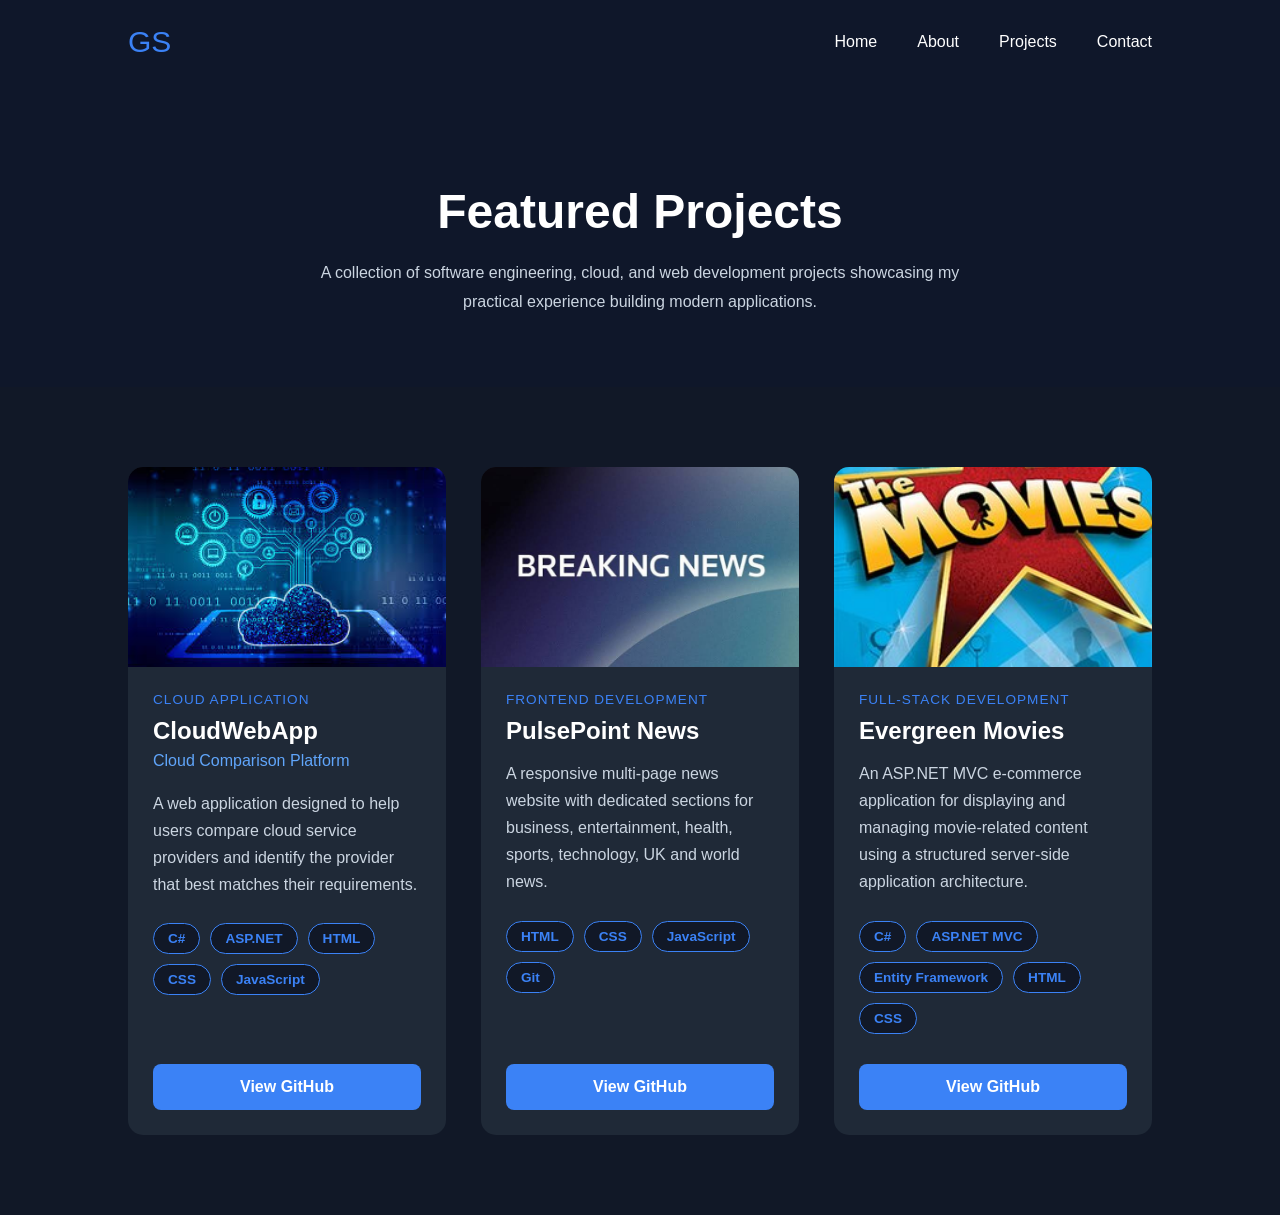
==== projects.html @ a2b9da47 "project page committed to the feature/project-page" ====
<!DOCTYPE html>
<html lang="en">
<head>
    <meta charset="UTF-8">
    <meta name="viewport" content="width=device-width, initial-scale=1.0">
    <title>Projects | Ngoubi Maximillian</title>

    <link rel="stylesheet" href="css/style.css">
</head>

<body>

    <!-- Navigation -->

    <header class="navbar">

        <div class="logo">
            GS
        </div>

        <nav>

            <ul class="nav-links">
                <li><a href="index.html">Home</a></li>
                <li><a href="index.html#about">About</a></li>
                <li><a href="projects.html" class="active">Projects</a></li>
                <li><a href="index.html#contact">Contact</a></li>
            </ul>

        </nav>

    </header>


    <!-- Page Hero -->

    <section class="page-hero">

        <div class="container">

            <h1>Featured Projects</h1>

            <p>
                A collection of software engineering, cloud, and web development
                projects showcasing my practical experience building modern
                applications.
            </p>

        </div>

    </section>


    <!-- Projects will go here -->

    <!-- Featured Projects -->

<section class="projects-section">
    <div class="container">

        <div class="projects-grid">

            <!-- CloudWebApp -->

            <article class="project-card">

                <div class="project-image">
                    <img
                        src="images/cloud.jpg"
                        alt="CloudWebApp project screenshot">
                </div>

                <div class="project-content">

                    <p class="project-category">Cloud Application</p>

                    <h2>CloudWebApp</h2>

                    <h4>
                        Cloud Comparison Platform
                    </h4>
                    
                    <p class="project-description">
                        A web application designed to help users compare cloud
                        service providers and identify the provider that best
                        matches their requirements.
                    </p>

                    <div class="project-stack">
                        <span>C#</span>
                        <span>ASP.NET</span>
                        <span>HTML</span>
                        <span>CSS</span>
                        <span>JavaScript</span>
                    </div>

                    <div class="project-links">
                        <a
                            href="https://github.com/Sent-Chizzy/CloudWebApp"
                            target="_blank"
                            rel="noopener noreferrer"
                            class="project-button">
                            View GitHub
                        </a>
                    </div>

                </div>

            </article>


            <!-- PulsePoint News -->

            <article class="project-card">

                <div class="project-image">
                    <img
                        src="images/news.jpg"
                        alt="PulsePoint News project screenshot">
                </div>

                <div class="project-content">

                    <p class="project-category">Frontend Development</p>

                    <h2>PulsePoint News</h2>

                    <p class="project-description">
                        A responsive multi-page news website with dedicated
                        sections for business, entertainment, health, sports,
                        technology, UK and world news.
                    </p>

                    <div class="project-stack">
                        <span>HTML</span>
                        <span>CSS</span>
                        <span>JavaScript</span>
                        <span>Git</span>
                    </div>

                    <div class="project-links">
                        <a
                            href="https://github.com/Sent-Chizzy/PulsePoint-News"
                            target="_blank"
                            rel="noopener noreferrer"
                            class="project-button">
                            View GitHub
                        </a>
                    </div>

                </div>

            </article>


            <!-- Evergreen Movies -->

            <article class="project-card">

                <div class="project-image">
                    <img
                        src="images/movies.jpg"
                        alt="Evergreen Movies application screenshot">
                </div>

                <div class="project-content">

                    <p class="project-category">Full-Stack Development</p>

                    <h2>Evergreen Movies</h2>

                    <p class="project-description">
                        An ASP.NET MVC e-commerce application for displaying
                        and managing movie-related content using a structured
                        server-side application architecture.
                    </p>

                    <div class="project-stack">
                        <span>C#</span>
                        <span>ASP.NET MVC</span>
                        <span>Entity Framework</span>
                        <span>HTML</span>
                        <span>CSS</span>
                    </div>

                    <div class="project-links">
                        <a
                            href="https://github.com/Sent-Chizzy/evergreenmovies-ecommerce-aspnet-mvc-application"
                            target="_blank"
                            rel="noopener noreferrer"
                            class="project-button">
                            View GitHub
                        </a>
                    </div>

                </div>

            </article>

        </div>

    </div>
</section>


</body>
</html>
---- css/style.css ----
/* --------------------
   RESET
--------------------- */

*{
    margin:0;
    padding:0;
    box-sizing:border-box;
}


/* --------------------
   VARIABLES
--------------------- */

:root{

    --background:#0f172a;
    --card:#1e293b;
    --primary:#3b82f6;
    --secondary:#60a5fa;
    --text:#ffffff;
    --paragraph:#cbd5e1;

}


/* --------------------
   BODY
--------------------- */

body{

    background:var(--background);

    color:var(--text);

    font-family:Arial, Helvetica, sans-serif;

}


/* --------------------
   NAVBAR
--------------------- */

.navbar{

    display:flex;

    justify-content:space-between;

    align-items:center;

    padding:25px 10%;

}

.logo{

    color:var(--primary);

    font-size:30px;

}

.nav-links{

    display:flex;

    gap:40px;

    list-style:none;

}

.nav-links a{

    color:white;

    text-decoration:none;

    transition:.3s;

}

.nav-links a:hover{

    color:var(--primary);

}


/* --------------------
   HERO
--------------------- */

.hero{

    display:flex;

    justify-content:space-between;

    align-items:center;

    padding:80px 10%;

}

.hero-text{

    width:55%;

}

.intro{

    color:var(--primary);

    font-size:20px;

    margin-bottom:15px;

}

.hero h1{

    font-size:55px;

    margin-bottom:15px;

}

.hero h3{

    color:var(--secondary);

    margin-bottom:25px;

}

.description{

    color:var(--paragraph);

    line-height:1.8;

    margin-bottom:40px;

}


/* --------------------
   BUTTONS
--------------------- */

.buttons{

    display:flex;

    gap:20px;

}

.btn-primary,
.btn-secondary{

    text-decoration:none;

    padding:14px 30px;

    border-radius:8px;

    transition:.3s;

}

.btn-primary{

    background:var(--primary);

    color:white;

}

.btn-primary:hover{

    background:#2563eb;

}

.btn-secondary{

    border:2px solid var(--primary);

    color:white;

}

.btn-secondary:hover{

    background:var(--primary);

}


/* --------------------
   PROFILE
--------------------- */

.profile-image{

    width:330px;

    height:330px;

    border-radius:40%;

    object-fit:contain;

    border:3px solid var(--primary);

    box-shadow:0 0 25px rgba(59,130,246,.35);

}

.log img{

    width:70px;

    height:70px;

    border-radius:40%;

    object-fit:cover;

    border:0px solid var(--primary);

    box-shadow:0 0 0 0;

}

/* --------------------
   HIGHLIGHTS
--------------------- */

.highlights{

    margin-top:35px;

    display:flex;

    flex-wrap:wrap;

    gap:20px;

}

.highlights span{

    background:var(--card);

    color:var(--paragraph);

    padding:12px 18px;

    border-radius:8px;

    border-left:4px solid var(--primary);

    font-size:15px;

}

/* =========================
   ABOUT SECTION
========================= */

.about {
    padding: 80px 10%;
    background: #111827;
}

.about-container {
    max-width: 1200px;
    margin: 0 auto;
}

.section-heading {
    text-align: center;
    margin-bottom: 50px;
}

.section-label {
    color: #3b82f6;
    text-transform: uppercase;
    font-size: 0.9rem;
    letter-spacing: 2px;
    margin-bottom: 10px;
}

.section-heading h2 {
    font-size: 2.2rem;
    color: #ffffff;
}

.about-content {
    display: grid;
    grid-template-columns: 1.3fr 1fr;
    gap: 50px;
    align-items: start;
}

.about-text p {
    color: #cbd5e1;
    line-height: 1.8;
    margin-bottom: 20px;
    font-size: 1rem;
}

.about-details {
    display: flex;
    flex-direction: column;
    gap: 20px;
}

.detail-card {
    background: #1f2937;
    padding: 25px;
    border-left: 4px solid #3b82f6;
    border-radius: 10px;
    transition: transform 0.3s ease;
}

.detail-card:hover {
    transform: translateY(-5px);
}

.detail-card h3 {
    color: #ffffff;
    margin-bottom: 10px;
}

.detail-card p {
    color: #cbd5e1;
    line-height: 1.6;
}

/* Responsive */

@media (max-width: 768px) {

    .about-content {
        grid-template-columns: 1fr;
    }

    .section-heading h2 {
        font-size: 1.8rem;
    }

}

/* =========================
   FOOTER
========================= */

.footer {
    background: #0b1120;
    padding: 50px 10%;
    text-align: center;
    border-top: 1px solid #1f2937;
}

.footer h2 {
    color: #ffffff;
    margin-bottom: 10px;
}

.footer p {
    color: #94a3b8;
}

.footer-links {
    margin: 25px 0;
    display: flex;
    justify-content: center;
    gap: 30px;
    flex-wrap: wrap;
}

.footer-links a {
    color: #3b82f6;
    text-decoration: none;
    font-weight: 600;
    transition: color 0.3s ease;
}

.footer-links a:hover {
    color: #60a5fa;
}

.copyright {
    margin-top: 30px;
    font-size: 0.9rem;
    color: #64748b;
}

/* =========================
   TECH STACK
========================= */

.skills {
    padding: 80px 10%;
    background: #0f172a;
}

.skills-grid {
    display: grid;
    grid-template-columns: repeat(auto-fit, minmax(280px, 1fr));
    gap: 25px;
    margin-top: 50px;
}

.skill-card {
    background: #1f2937;
    padding: 30px;
    border-radius: 12px;
    transition: all .3s ease;
}

.skill-card:hover {
    transform: translateY(-6px);
    border: 1px solid #3b82f6;
}

.skill-card h3 {
    color: #fff;
    margin-bottom: 20px;
}

.tags {
    display: flex;
    flex-wrap: wrap;
    gap: 10px;
}

.tags span {
    background: #111827;
    color: #3b82f6;
    border: 1px solid #3b82f6;
    padding: 8px 14px;
    border-radius: 50px;
    font-size: .9rem;
    font-weight: 600;
}

/* =========================
   PAGE HERO
========================= */

.page-hero {
    padding: 100px 10% 70px;
    text-align: center;
    background: #0f172a;
}

.page-hero h1 {
    color: #ffffff;
    font-size: 3rem;
    margin-bottom: 20px;
}

.page-hero p {
    max-width: 700px;
    margin: 0 auto;
    color: #cbd5e1;
    line-height: 1.8;
}


/* =========================
   PROJECTS
========================= */

.projects-section {
    padding: 80px 10%;
    background: #111827;
}

.projects-grid {
    display: grid;
    grid-template-columns: repeat(3, 1fr);
    gap: 35px;
}

.project-card {
    background: #1f2937;
    border-radius: 15px;
    overflow: hidden;
    transition: all .3s ease;
    display: flex;
    flex-direction: column;
}

.project-card:hover {
    transform: translateY(-8px);
    box-shadow: 0 15px 35px rgba(0,0,0,.35);
}

.project-image {
    height: 200px;
    overflow: hidden;
}

.project-image img {
    width: 100%;
    height: 100%;
    object-fit:cover;
    transition: transform .4s ease;
}

.project-card:hover img {
    transform: scale(1.05);
}

.project-content {
    padding: 25px;
    display: flex;
    flex-direction: column;
    flex: 1;
}

.project-category {
    color: #3b82f6;
    font-size: .85rem;
    text-transform: uppercase;
    letter-spacing: 1px;
    margin-bottom: 10px;
}

.project-content h2 {
    color: white;
    margin-bottom: 15px;
}

.project-description {
    color: #cbd5e1;
    line-height: 1.7;
    margin-bottom: 25px;
}


/* =========================
   STACK TAGS
========================= */

.project-stack {
    display: flex;
    flex-wrap: wrap;
    gap: 10px;
    margin-bottom: 30px;
}

.project-stack span {
    background: #111827;
    color: #3b82f6;
    border: 1px solid #3b82f6;
    padding: 7px 14px;
    border-radius: 30px;
    font-size: .85rem;
    font-weight: 600;
}


/* =========================
   BUTTONS
========================= */

.project-links {
    margin-top: auto;
}

.project-button {
    display: inline-block;
    width: 100%;
    text-align: center;
    background: #3b82f6;
    color: white;
    padding: 14px;
    border-radius: 8px;
    text-decoration: none;
    font-weight: 600;
    transition: .3s;
}

.project-button:hover {
    background: #2563eb;
}


/* =========================
   RESPONSIVE
========================= */

@media (max-width: 1100px) {

    .projects-grid {
        grid-template-columns: repeat(2,1fr);
    }

}

@media (max-width:768px) {

    .projects-grid {
        grid-template-columns: 1fr;
    }

    .page-hero h1 {
        font-size: 2.2rem;
    }

}

.project-content h4{

    color:#60a5fa;

    font-weight:500;

    margin-top:-8px;

    margin-bottom:20px;

}
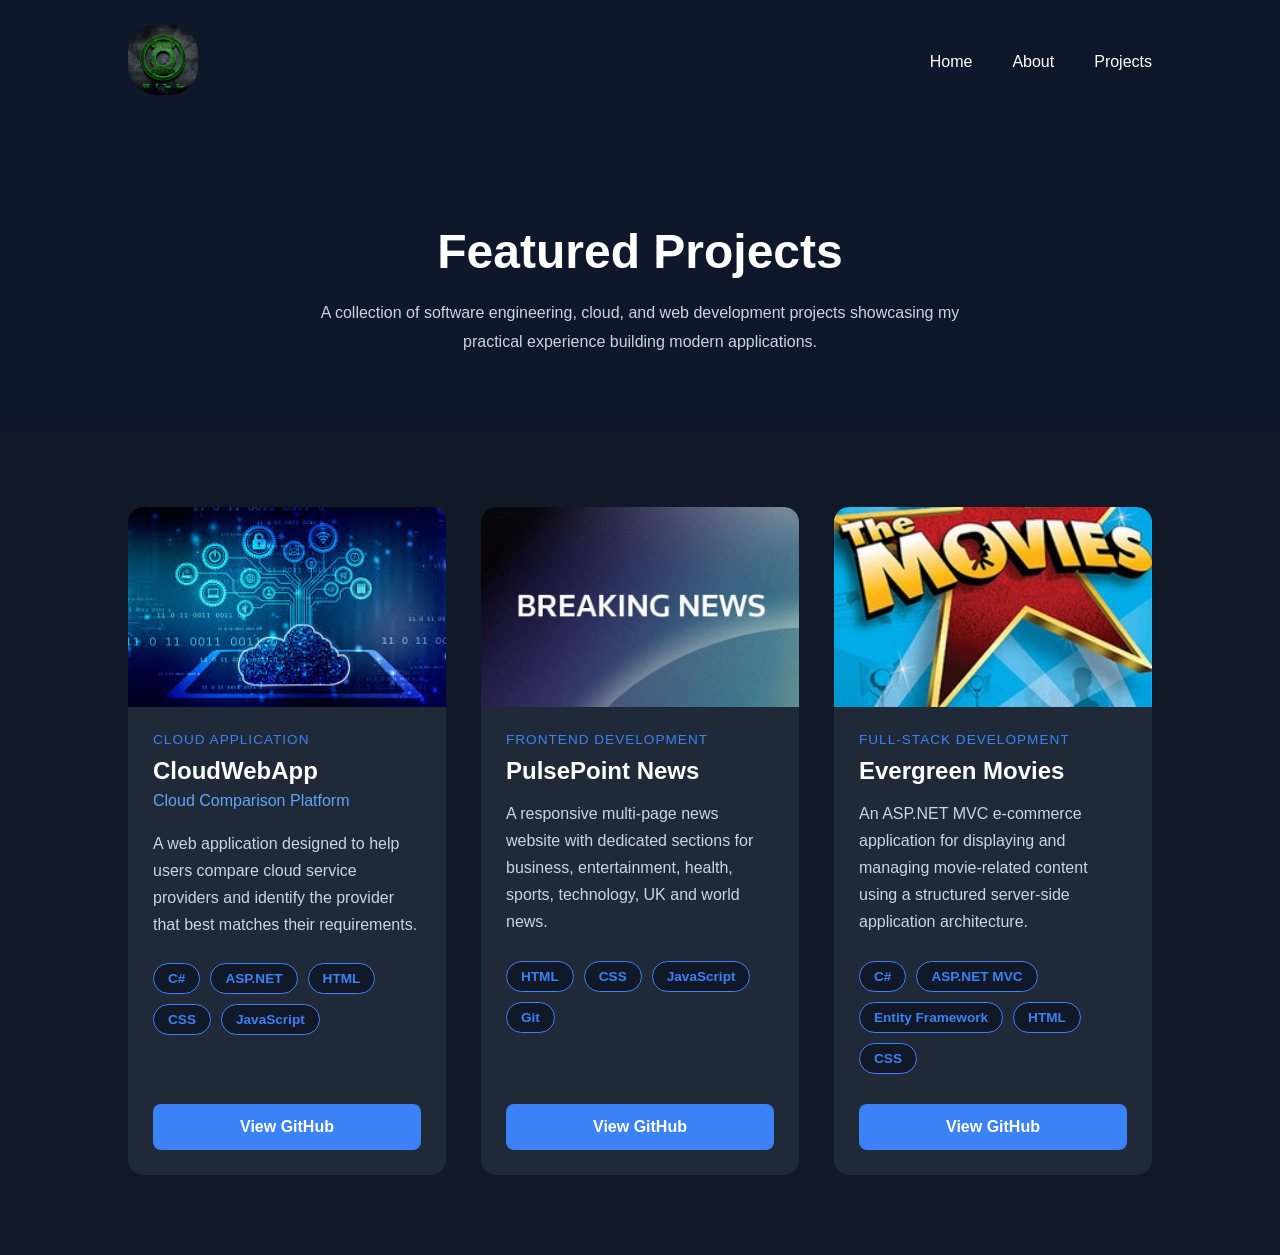
==== commit 68d5e3e4: "final ver1" ====
--- a/projects.html
+++ b/projects.html
@@ -3,34 +3,34 @@
 <head>
     <meta charset="UTF-8">
     <meta name="viewport" content="width=device-width, initial-scale=1.0">
-    <title>Projects | Ngoubi Maximillian</title>
+    <title>Projects | Godsent Ukomadu</title>
 
     <link rel="stylesheet" href="css/style.css">
 </head>
 
 <body>
 
-    <!-- Navigation -->
-
-    <header class="navbar">
-
-        <div class="logo">
-            GS
-        </div>
-
-        <nav>
-
-            <ul class="nav-links">
-                <li><a href="index.html">Home</a></li>
-                <li><a href="index.html#about">About</a></li>
-                <li><a href="projects.html" class="active">Projects</a></li>
-                <li><a href="index.html#contact">Contact</a></li>
-            </ul>
+    <header>
+
+        <nav class="navbar">
+
+            <div class="log">
+
+            <img src="images/will.jpg"
+                 alt="GS" class="profile-image">
+
+            </div>
+
+
+                <ul class="nav-links">
+                    <li><a href="index.html">Home</a></li>
+                    <li><a href=about.html>About</a></li>
+                    <li><a href="projects.html">Projects</a></li>
+                </ul>
 
         </nav>
 
     </header>
-
 
     <!-- Page Hero -->
 
--- a/css/style.css
+++ b/css/style.css
@@ -632,4 +632,261 @@
 
     margin-bottom:20px;
 
+}
+
+/* =========================
+   JOURNEY LAYOUT
+========================= */
+
+.journey-section{
+
+    padding:0px 10%;
+    background:#0f172a;
+    padding-bottom: 50px;
+
+}
+
+.journey-grid{
+
+    display:grid;
+
+    grid-template-columns:2fr 1fr;
+
+    gap:50px;
+
+    align-items:start;
+
+}
+
+/* LEFT COLUMN */
+
+.journey-column{
+
+    width:100%;
+
+}
+
+/* RIGHT COLUMN */
+
+.journey-sidebar{
+
+    display:flex;
+
+    flex-direction:column;
+
+    gap:25px;
+
+}
+
+/* Timeline */
+
+.timeline{
+
+    margin-top:50px;
+
+    position:relative;
+
+}
+
+.timeline::before{
+
+    content:"";
+
+    position:absolute;
+
+    left:100px;
+
+    top:0;
+
+    bottom:0;
+
+    width:3px;
+
+    background:#3b82f6;
+
+}
+
+.timeline-item{
+
+    display:flex;
+
+    gap:40px;
+
+    margin-bottom:45px;
+
+}
+
+.timeline-year{
+
+    width:80px;
+
+    color:#3b82f6;
+
+    font-weight:bold;
+
+    text-align:right;
+
+}
+
+.timeline-content{
+
+    flex:1;
+
+    background:#1f2937;
+
+    padding:25px;
+
+    border-left:4px solid #3b82f6;
+
+    border-radius:10px;
+
+    transition:.3s;
+
+}
+
+.timeline-content:hover{
+
+    transform:translateY(-5px);
+
+}
+
+/* Core Attributes */
+
+.attributes-list{
+
+    list-style:none;
+
+    margin-top:15px;
+
+}
+
+.attributes-list li{
+
+    color:#cbd5e1;
+
+    padding:10px 0;
+
+    border-bottom:1px solid #374151;
+
+}
+
+.attributes-list li:last-child{
+
+    border:none;
+
+}
+
+/* Mobile */
+
+@media(max-width:900px){
+
+.journey-grid{
+
+    grid-template-columns:1fr;
+
+}
+
+}
+
+/* =========================
+   CORE VALUES
+========================= */
+
+.value-item{
+
+    margin-top:25px;
+
+    padding-top:20px;
+
+    border-top:1px solid #374151;
+
+}
+
+.value-item:first-of-type{
+
+    margin-top:20px;
+
+    border-top:none;
+
+    padding-top:0;
+
+}
+
+.value-item h4{
+
+    color:#60a5fa;
+
+    margin-bottom:10px;
+
+    font-size:1rem;
+
+}
+
+.value-item p{
+
+    color:#cbd5e1;
+
+    line-height:1.7;
+
+    font-size:.95rem;
+
+}
+
+/* =========================
+   EDUCATION
+========================= */
+
+.education-mini{
+
+    margin-top:5px;
+    margin-left: 140px;
+
+}
+
+.education-list{
+
+    margin-top:-50px;
+
+}
+
+.education-item{
+
+    padding:10px 0;
+
+    border-bottom:1px solid #374151;
+
+}
+
+.education-item:last-child{
+
+    border-bottom:none;
+
+}
+
+.education-item h3{
+
+    color:#ffffff;
+
+    font-size:1.05rem;
+
+    margin-bottom:8px;
+
+}
+
+.education-item p{
+
+    color:#94a3b8;
+
+    margin-bottom:6px;
+
+}
+
+.education-item span{
+
+    color:#3b82f6;
+
+    font-size:.9rem;
+
+    font-weight:600;
+
 }
